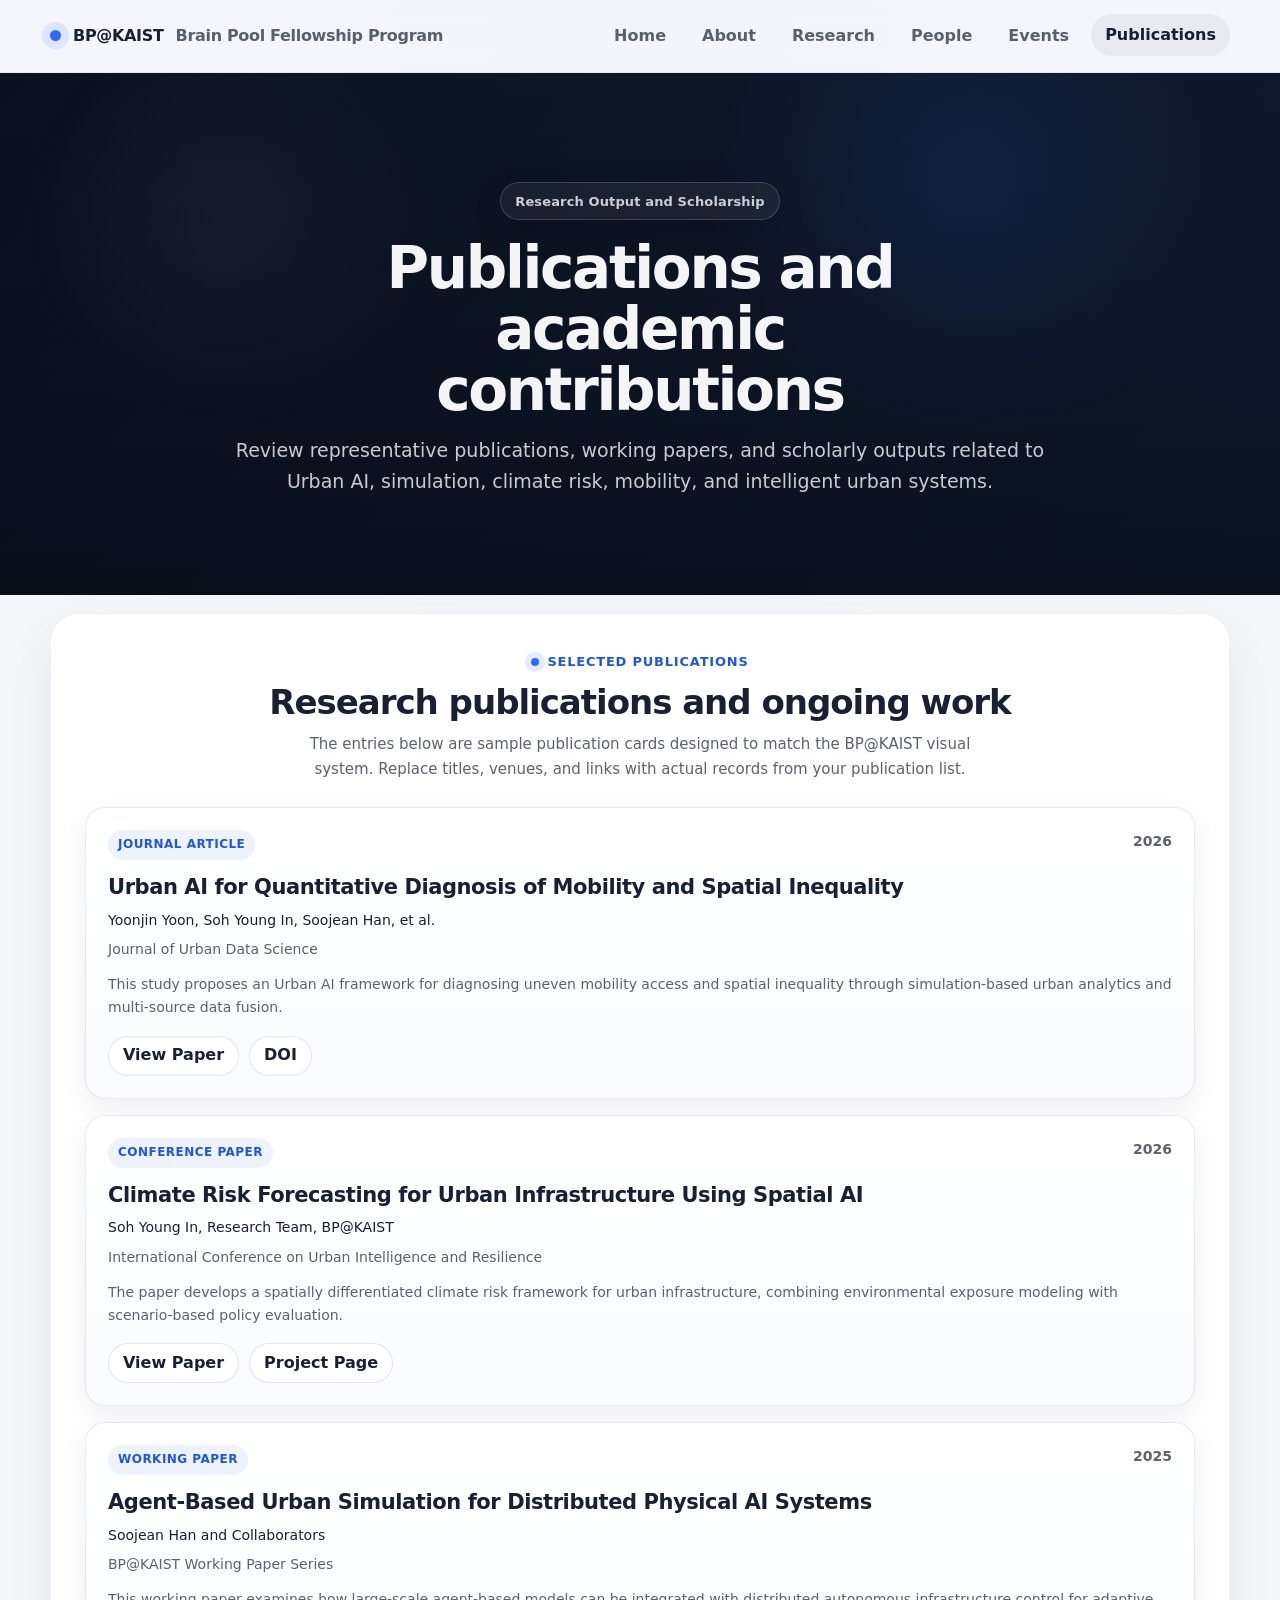
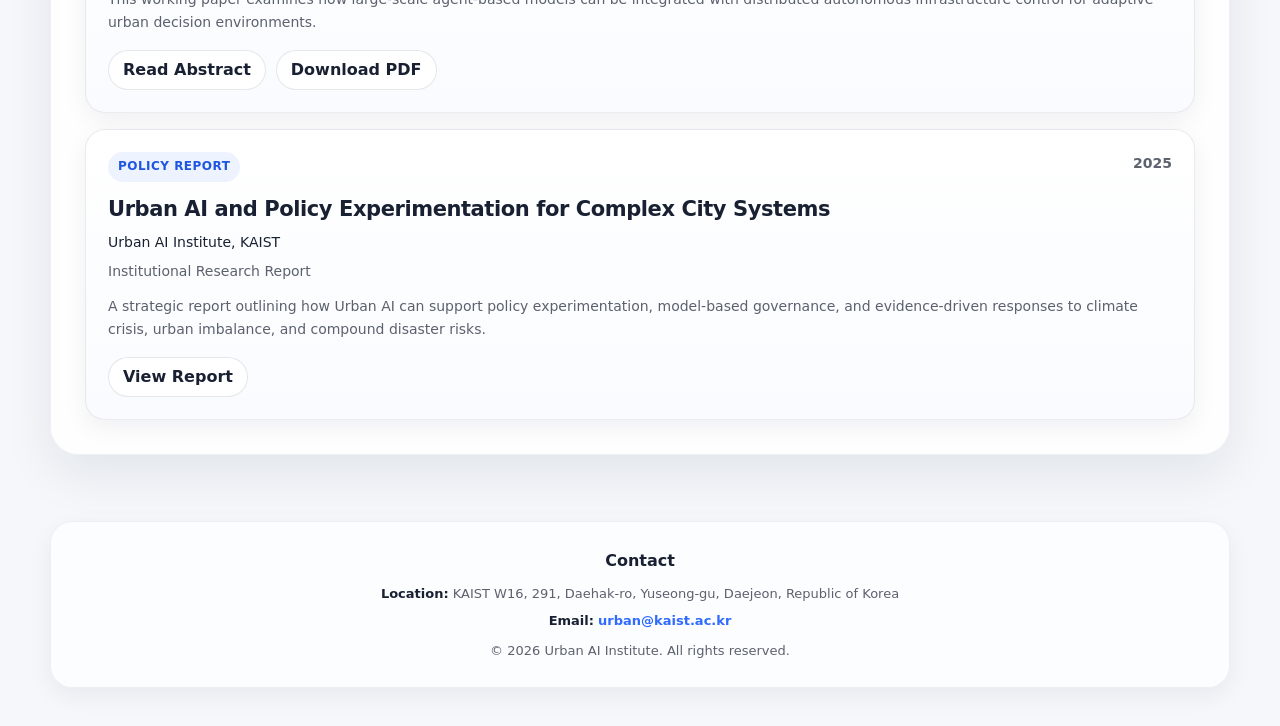
==== projects-bp-publications.html @ 832fd1b5 "feat: add BP@KAIST pwogram pages and assets - create BP program landing page - add events and public" ====
<!doctype html>
<html lang="en">
  <head>
    <meta charset="utf-8" />
    <meta name="viewport" content="width=device-width, initial-scale=1" />
    <title>Publications | BP@KAIST — Brain Pool Fellowship Program</title>

    <style>
      :root {
        --bg: #0b1220;
        --bg-2: #111a2e;
        --surface: #ffffff;
        --surface-2: #f7f9fc;
        --surface-3: #eef3f9;

        --text: rgba(15, 23, 42, 0.96);
        --muted: rgba(15, 23, 42, 0.68);
        --muted-2: rgba(15, 23, 42, 0.52);

        --on-hero: rgba(255, 255, 255, 0.96);
        --on-hero-muted: rgba(255, 255, 255, 0.78);

        --brand: #2f6bff;
        --brand-strong: #1f56e0;

        --stroke: rgba(15, 23, 42, 0.12);
        --divider: rgba(15, 23, 42, 0.08);

        --shadow-sm: 0 8px 24px rgba(15, 23, 42, 0.06);
        --shadow-md: 0 20px 50px rgba(15, 23, 42, 0.08);
        --shadow-lg: 0 28px 80px rgba(0, 0, 0, 0.18);

        --radius-sm: 14px;
        --radius-md: 20px;
        --radius-lg: 28px;

        --container: 1180px;
        --header-offset: 96px;

        --h1: clamp(34px, 4.8vw, 58px);
        --h2: clamp(26px, 2.8vw, 34px);
        --h3: clamp(18px, 2vw, 22px);
        --body-lg: clamp(16px, 1.6vw, 19px);
      }

      * {
        box-sizing: border-box;
      }

      html {
        scroll-behavior: smooth;
      }

      body {
        margin: 0;
        font-family:
          ui-sans-serif,
          system-ui,
          -apple-system,
          "Segoe UI",
          Roboto,
          Helvetica,
          Arial,
          "Apple SD Gothic Neo",
          "Noto Sans KR",
          "Malgun Gothic",
          sans-serif;
        color: var(--text);
        background:
          radial-gradient(circle at top, rgba(47, 107, 255, 0.05), transparent 28%),
          #f5f7fb;
        line-height: 1.65;
      }

      a {
        color: inherit;
        text-decoration: none;
      }

      a:hover {
        text-decoration: none;
      }

      a:focus-visible,
      button:focus-visible {
        outline: 3px solid rgba(47, 107, 255, 0.28);
        outline-offset: 3px;
        border-radius: 12px;
      }

      .container {
        width: min(var(--container), calc(100% - 32px));
        margin: 0 auto;
      }

      .section[id],
      .hero[id] {
        scroll-margin-top: var(--header-offset);
      }

      header {
        position: sticky;
        top: 0;
        z-index: 20;
        background: rgba(245, 247, 251, 0.78);
        backdrop-filter: blur(14px);
        border-bottom: 1px solid rgba(15, 23, 42, 0.06);
      }

      .header-inner {
        display: flex;
        align-items: center;
        justify-content: space-between;
        gap: 18px;
        min-height: 72px;
      }

      .logo {
        display: inline-flex;
        align-items: center;
        gap: 12px;
        font-weight: 900;
        letter-spacing: -0.02em;
        white-space: nowrap;
      }

      .logo-mark {
        width: 11px;
        height: 11px;
        border-radius: 999px;
        background: var(--brand);
        box-shadow: 0 0 0 8px rgba(47, 107, 255, 0.12);
      }

      .logo-sub {
        color: var(--muted);
        font-weight: 700;
      }

      nav ul {
        list-style: none;
        display: flex;
        gap: 8px;
        margin: 0;
        padding: 0;
        align-items: center;
      }

      nav a {
        display: inline-flex;
        align-items: center;
        justify-content: center;
        min-height: 42px;
        padding: 0 14px;
        border-radius: 999px;
        color: var(--muted);
        font-weight: 800;
        transition:
          background 0.18s ease,
          color 0.18s ease,
          transform 0.18s ease;
      }

      nav a:hover,
      nav a.active {
        background: rgba(15, 23, 42, 0.05);
        color: var(--text);
        transform: translateY(-1px);
      }

      .hero {
        position: relative;
        min-height: 58vh;
        display: grid;
        place-items: center;
        overflow: hidden;
        background: #0b1220;
      }

      .hero::before {
        content: "";
        position: absolute;
        inset: 0;
        background:
          radial-gradient(circle at 75% 24%, rgba(47, 107, 255, 0.22), transparent 24%),
          radial-gradient(circle at 18% 30%, rgba(255, 255, 255, 0.08), transparent 18%),
          linear-gradient(135deg, #0b1220 0%, #111a2e 50%, #162440 100%);
        transform: scale(1.02);
      }

      .hero::after {
        content: "";
        position: absolute;
        inset: 0;
        background:
          linear-gradient(
            180deg,
            rgba(8, 13, 24, 0.34) 0%,
            rgba(8, 13, 24, 0.58) 55%,
            rgba(8, 13, 24, 0.82) 100%
          );
      }

      .hero-inner {
        position: relative;
        z-index: 1;
        width: min(var(--container), calc(100% - 32px));
        padding: 96px 0 84px;
        text-align: center;
      }

      .hero-badge {
        display: inline-flex;
        align-items: center;
        gap: 8px;
        min-height: 38px;
        padding: 0 14px;
        border-radius: 999px;
        border: 1px solid rgba(255, 255, 255, 0.16);
        color: var(--on-hero-muted);
        background: rgba(255, 255, 255, 0.06);
        box-shadow: 0 10px 30px rgba(0, 0, 0, 0.12);
        font-size: 13px;
        font-weight: 800;
        letter-spacing: 0.01em;
      }

      .hero h1 {
        margin: 18px auto 14px;
        max-width: 13ch;
        font-size: var(--h1);
        line-height: 1.05;
        letter-spacing: -0.04em;
        color: var(--on-hero);
      }

      .hero p {
        margin: 0 auto;
        max-width: 70ch;
        color: var(--on-hero-muted);
        font-size: var(--body-lg);
      }

      main {
        position: relative;
        z-index: 2;
        margin-top: -24px;
      }

      .section {
        padding: 42px 0;
      }

      .section-shell {
        background: rgba(255, 255, 255, 0.84);
        border: 1px solid rgba(15, 23, 42, 0.06);
        border-radius: var(--radius-lg);
        box-shadow: var(--shadow-md);
        padding: 34px;
      }

      .section-header {
        text-align: center;
        margin-bottom: 26px;
        padding: 0 8px;
      }

      .eyebrow {
        display: inline-flex;
        align-items: center;
        gap: 8px;
        margin-bottom: 10px;
        color: var(--brand-strong);
        font-size: 13px;
        font-weight: 900;
        letter-spacing: 0.06em;
        text-transform: uppercase;
      }

      .eyebrow::before {
        content: "";
        width: 8px;
        height: 8px;
        border-radius: 999px;
        background: var(--brand);
        box-shadow: 0 0 0 6px rgba(47, 107, 255, 0.12);
      }

      .section-title {
        margin: 0;
        font-size: var(--h2);
        line-height: 1.15;
        letter-spacing: -0.03em;
        font-weight: 900;
      }

      .section-sub {
        margin: 10px auto 0;
        max-width: 72ch;
        color: var(--muted);
        font-size: 15px;
      }

      .pub-list {
        display: grid;
        gap: 16px;
      }

      .pub-card {
        padding: 22px;
        border-radius: var(--radius-md);
        background: linear-gradient(180deg, #ffffff 0%, #f9fbfe 100%);
        border: 1px solid rgba(15, 23, 42, 0.08);
        box-shadow: var(--shadow-sm);
        transition:
          transform 0.18s ease,
          box-shadow 0.18s ease,
          border-color 0.18s ease;
      }

      .pub-card:hover {
        transform: translateY(-4px);
        box-shadow: 0 24px 48px rgba(15, 23, 42, 0.10);
        border-color: rgba(47, 107, 255, 0.18);
      }

      .pub-top {
        display: flex;
        align-items: flex-start;
        justify-content: space-between;
        gap: 16px;
      }

      .pub-type {
        display: inline-flex;
        align-items: center;
        min-height: 30px;
        padding: 0 10px;
        border-radius: 999px;
        background: rgba(47, 107, 255, 0.08);
        color: var(--brand-strong);
        font-size: 12px;
        font-weight: 900;
        letter-spacing: 0.04em;
        text-transform: uppercase;
        white-space: nowrap;
      }

      .pub-year {
        color: var(--muted);
        font-weight: 800;
        font-size: 14px;
        white-space: nowrap;
      }

      .pub-title {
        margin: 14px 0 8px;
        font-size: 21px;
        line-height: 1.28;
        letter-spacing: -0.02em;
        font-weight: 900;
      }

      .pub-authors {
        margin: 0;
        color: var(--text);
        font-size: 14px;
      }

      .pub-venue {
        margin: 6px 0 0;
        color: var(--muted);
        font-size: 14px;
      }

      .pub-abstract {
        margin: 12px 0 0;
        color: var(--muted);
        font-size: 14px;
      }

      .pub-actions {
        display: flex;
        gap: 10px;
        flex-wrap: wrap;
        margin-top: 16px;
      }

      .btn-line {
        display: inline-flex;
        align-items: center;
        justify-content: center;
        min-height: 40px;
        padding: 0 14px;
        border-radius: 999px;
        background: #fff;
        border: 1px solid rgba(15, 23, 42, 0.10);
        color: var(--text);
        font-weight: 800;
        transition:
          transform 0.18s ease,
          border-color 0.18s ease,
          background 0.18s ease;
      }

      .btn-line:hover {
        transform: translateY(-1px);
        border-color: rgba(47, 107, 255, 0.20);
        background: rgba(47, 107, 255, 0.04);
      }

      footer {
        padding: 24px 0 38px;
      }

      .footer-inner {
        text-align: center;
        color: var(--muted);
        font-size: 13px;
        display: grid;
        gap: 8px;
        background: rgba(255, 255, 255, 0.7);
        border: 1px solid rgba(15, 23, 42, 0.06);
        border-radius: 22px;
        box-shadow: var(--shadow-sm);
        padding: 26px 20px;
      }

      .footer-title {
        margin: 0;
        color: var(--text);
        font-weight: 900;
        font-size: 16px;
      }

      .contact {
        display: grid;
        gap: 6px;
      }

      .contact span {
        color: var(--text);
        font-weight: 900;
      }

      .contact a {
        color: var(--brand);
        font-weight: 900;
      }

      @media (max-width: 640px) {
        :root {
          --header-offset: 120px;
        }

        .header-inner {
          min-height: auto;
          padding: 14px 0;
          flex-direction: column;
          align-items: flex-start;
        }

        nav ul {
          flex-wrap: wrap;
        }

        nav a {
          min-height: 40px;
          padding: 0 12px;
          font-size: 14px;
        }

        .hero-inner {
          padding: 92px 0 72px;
        }

        .section-shell {
          padding: 26px 20px;
        }

        .pub-top {
          flex-direction: column;
          align-items: flex-start;
        }
      }
    </style>
  </head>

  <body>
    <header>
      <div class="container">
        <div class="header-inner">
          <a class="logo" href="prjoects-bp.html#home" aria-label="BP@KAIST Home">
            <span class="logo-mark" aria-hidden="true"></span>
            <span>BP@KAIST</span>
            <span class="logo-sub">Brain Pool Fellowship Program</span>
          </a>

          <nav aria-label="Primary Navigation">
            <ul>
              <li><a href="projects-bp.html#home">Home</a></li>
              <li><a href="projects-bp.html#about">About</a></li>
              <li><a href="projects-bp.html#research">Research</a></li>
              <li><a href="projects-bp.html#people">People</a></li>
              <li><a href="projects-bp-events.html">Events</a></li>
              <li><a class="active" href="projects-bp-publications.html">Publications</a></li>
            </ul>
          </nav>
        </div>
      </div>
    </header>

    <section class="hero" id="top" aria-label="Publications Hero">
      <div class="hero-inner">
        <div class="hero-badge">Research Output and Scholarship</div>
        <h1>Publications and academic contributions</h1>
        <p>
          Review representative publications, working papers, and scholarly
          outputs related to Urban AI, simulation, climate risk, mobility, and
          intelligent urban systems.
        </p>
      </div>
    </section>

    <main>
      <section class="section" id="publications" aria-labelledby="publications-title">
        <div class="container">
          <div class="section-shell">
            <div class="section-header">
              <div class="eyebrow">Selected Publications</div>
              <h2 class="section-title" id="publications-title">
                Research publications and ongoing work
              </h2>
              <p class="section-sub">
                The entries below are sample publication cards designed to match
                the BP@KAIST visual system. Replace titles, venues, and links
                with actual records from your publication list.
              </p>
            </div>

            <div class="pub-list">
              <article class="pub-card">
                <div class="pub-top">
                  <div class="pub-type">Journal Article</div>
                  <div class="pub-year">2026</div>
                </div>
                <h3 class="pub-title">
                  Urban AI for Quantitative Diagnosis of Mobility and Spatial Inequality
                </h3>
                <p class="pub-authors">
                  Yoonjin Yoon, Soh Young In, Soojean Han, et al.
                </p>
                <p class="pub-venue">
                  Journal of Urban Data Science
                </p>
                <p class="pub-abstract">
                  This study proposes an Urban AI framework for diagnosing
                  uneven mobility access and spatial inequality through
                  simulation-based urban analytics and multi-source data fusion.
                </p>
                <div class="pub-actions">
                  <a class="btn-line" href="#">View Paper</a>
                  <a class="btn-line" href="#">DOI</a>
                </div>
              </article>

              <article class="pub-card">
                <div class="pub-top">
                  <div class="pub-type">Conference Paper</div>
                  <div class="pub-year">2026</div>
                </div>
                <h3 class="pub-title">
                  Climate Risk Forecasting for Urban Infrastructure Using Spatial AI
                </h3>
                <p class="pub-authors">
                  Soh Young In, Research Team, BP@KAIST
                </p>
                <p class="pub-venue">
                  International Conference on Urban Intelligence and Resilience
                </p>
                <p class="pub-abstract">
                  The paper develops a spatially differentiated climate risk
                  framework for urban infrastructure, combining environmental
                  exposure modeling with scenario-based policy evaluation.
                </p>
                <div class="pub-actions">
                  <a class="btn-line" href="#">View Paper</a>
                  <a class="btn-line" href="#">Project Page</a>
                </div>
              </article>

              <article class="pub-card">
                <div class="pub-top">
                  <div class="pub-type">Working Paper</div>
                  <div class="pub-year">2025</div>
                </div>
                <h3 class="pub-title">
                  Agent-Based Urban Simulation for Distributed Physical AI Systems
                </h3>
                <p class="pub-authors">
                  Soojean Han and Collaborators
                </p>
                <p class="pub-venue">
                  BP@KAIST Working Paper Series
                </p>
                <p class="pub-abstract">
                  This working paper examines how large-scale agent-based models
                  can be integrated with distributed autonomous infrastructure
                  control for adaptive urban decision environments.
                </p>
                <div class="pub-actions">
                  <a class="btn-line" href="#">Read Abstract</a>
                  <a class="btn-line" href="#">Download PDF</a>
                </div>
              </article>

              <article class="pub-card">
                <div class="pub-top">
                  <div class="pub-type">Policy Report</div>
                  <div class="pub-year">2025</div>
                </div>
                <h3 class="pub-title">
                  Urban AI and Policy Experimentation for Complex City Systems
                </h3>
                <p class="pub-authors">
                  Urban AI Institute, KAIST
                </p>
                <p class="pub-venue">
                  Institutional Research Report
                </p>
                <p class="pub-abstract">
                  A strategic report outlining how Urban AI can support
                  policy experimentation, model-based governance, and
                  evidence-driven responses to climate crisis, urban imbalance,
                  and compound disaster risks.
                </p>
                <div class="pub-actions">
                  <a class="btn-line" href="#">View Report</a>
                </div>
              </article>
            </div>
          </div>
        </div>
      </section>
    </main>

    <footer>
      <div class="container">
        <div class="footer-inner">
          <h3 class="footer-title">Contact</h3>
          <div class="contact">
            <div>
              <span>Location:</span> KAIST W16, 291, Daehak-ro, Yuseong-gu,
              Daejeon, Republic of Korea
            </div>
            <div>
              <span>Email:</span>
              <a href="mailto:urban@kaist.ac.kr">urban@kaist.ac.kr</a>
            </div>
          </div>
          <div>&copy; 2026 Urban AI Institute. All rights reserved.</div>
        </div>
      </div>
    </footer>
  </body>
</html>
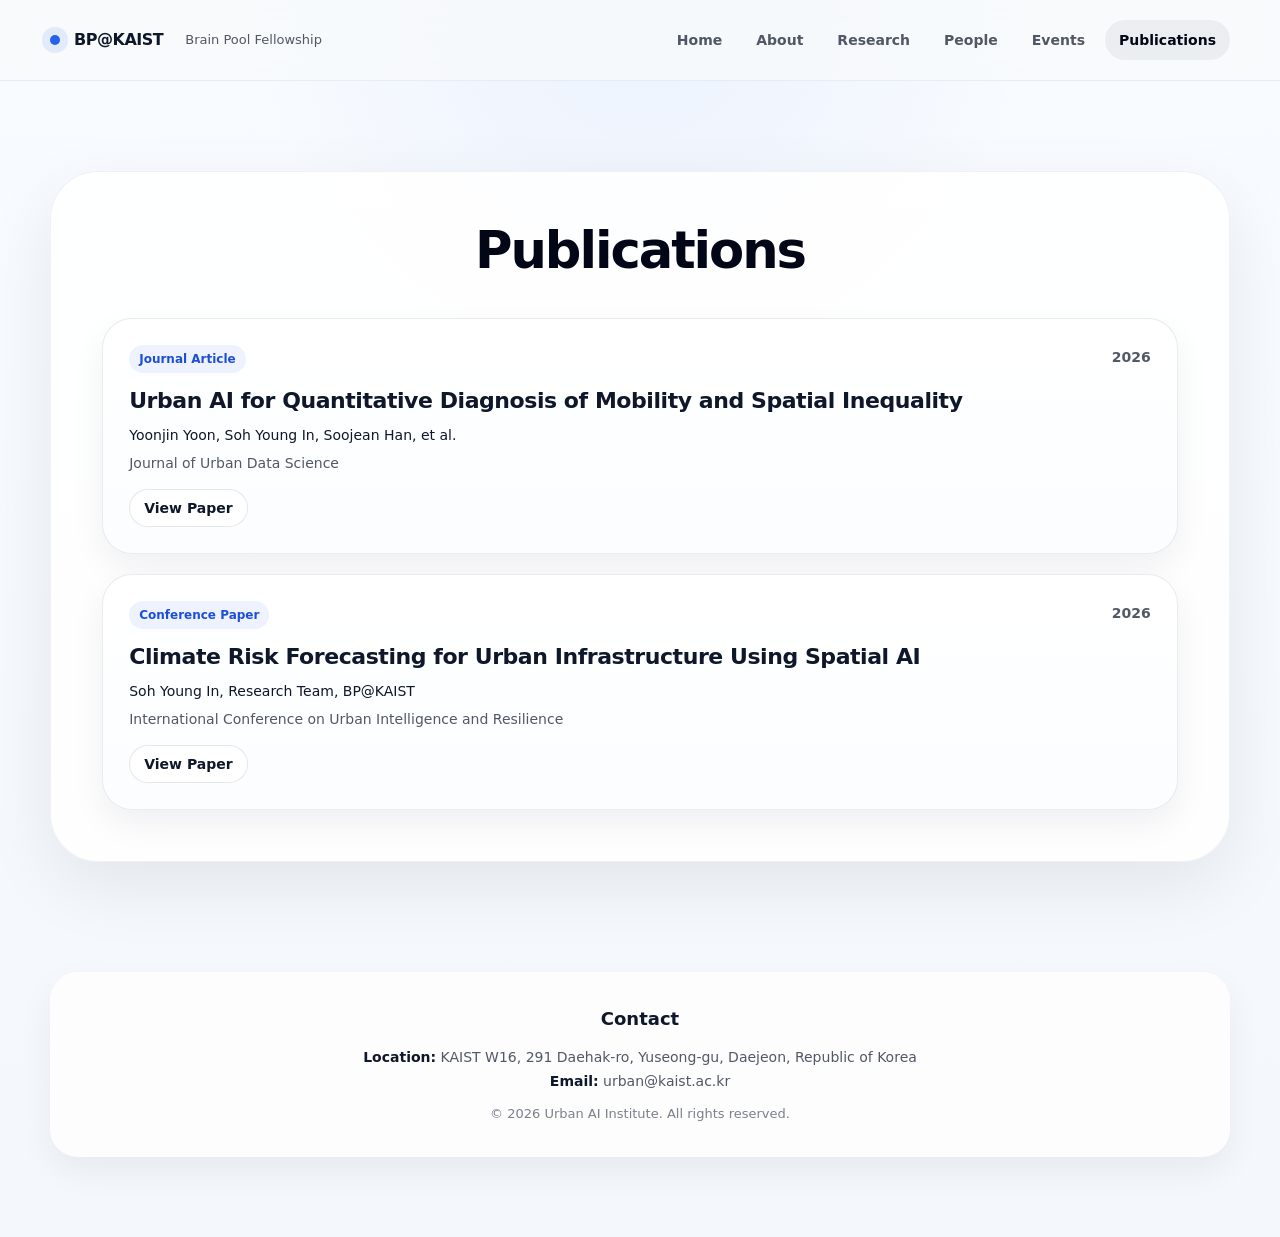
==== commit 1f734c60: "refactor(bp-site): update main layout and unify events/publications design" ====
--- a/projects-bp-publications.html
+++ b/projects-bp-publications.html
@@ -1,666 +1,606 @@
 <!doctype html>
 <html lang="en">
-  <head>
-    <meta charset="utf-8" />
-    <meta name="viewport" content="width=device-width, initial-scale=1" />
-    <title>Publications | BP@KAIST — Brain Pool Fellowship Program</title>
-
-    <style>
-      :root {
-        --bg: #0b1220;
-        --bg-2: #111a2e;
-        --surface: #ffffff;
-        --surface-2: #f7f9fc;
-        --surface-3: #eef3f9;
-
-        --text: rgba(15, 23, 42, 0.96);
-        --muted: rgba(15, 23, 42, 0.68);
-        --muted-2: rgba(15, 23, 42, 0.52);
-
-        --on-hero: rgba(255, 255, 255, 0.96);
-        --on-hero-muted: rgba(255, 255, 255, 0.78);
-
-        --brand: #2f6bff;
-        --brand-strong: #1f56e0;
-
-        --stroke: rgba(15, 23, 42, 0.12);
-        --divider: rgba(15, 23, 42, 0.08);
-
-        --shadow-sm: 0 8px 24px rgba(15, 23, 42, 0.06);
-        --shadow-md: 0 20px 50px rgba(15, 23, 42, 0.08);
-        --shadow-lg: 0 28px 80px rgba(0, 0, 0, 0.18);
-
-        --radius-sm: 14px;
-        --radius-md: 20px;
-        --radius-lg: 28px;
-
-        --container: 1180px;
-        --header-offset: 96px;
-
-        --h1: clamp(34px, 4.8vw, 58px);
-        --h2: clamp(26px, 2.8vw, 34px);
-        --h3: clamp(18px, 2vw, 22px);
-        --body-lg: clamp(16px, 1.6vw, 19px);
-      }
-
-      * {
-        box-sizing: border-box;
-      }
-
-      html {
-        scroll-behavior: smooth;
-      }
-
-      body {
-        margin: 0;
-        font-family:
-          ui-sans-serif,
-          system-ui,
-          -apple-system,
-          "Segoe UI",
-          Roboto,
-          Helvetica,
-          Arial,
-          "Apple SD Gothic Neo",
-          "Noto Sans KR",
-          "Malgun Gothic",
-          sans-serif;
-        color: var(--text);
-        background:
-          radial-gradient(circle at top, rgba(47, 107, 255, 0.05), transparent 28%),
-          #f5f7fb;
-        line-height: 1.65;
-      }
-
-      a {
-        color: inherit;
-        text-decoration: none;
-      }
-
-      a:hover {
-        text-decoration: none;
-      }
-
-      a:focus-visible,
-      button:focus-visible {
-        outline: 3px solid rgba(47, 107, 255, 0.28);
-        outline-offset: 3px;
-        border-radius: 12px;
-      }
-
-      .container {
-        width: min(var(--container), calc(100% - 32px));
-        margin: 0 auto;
-      }
-
-      .section[id],
-      .hero[id] {
-        scroll-margin-top: var(--header-offset);
-      }
-
-      header {
-        position: sticky;
-        top: 0;
-        z-index: 20;
-        background: rgba(245, 247, 251, 0.78);
-        backdrop-filter: blur(14px);
-        border-bottom: 1px solid rgba(15, 23, 42, 0.06);
-      }
-
-      .header-inner {
-        display: flex;
-        align-items: center;
-        justify-content: space-between;
-        gap: 18px;
-        min-height: 72px;
-      }
-
-      .logo {
-        display: inline-flex;
-        align-items: center;
-        gap: 12px;
-        font-weight: 900;
-        letter-spacing: -0.02em;
-        white-space: nowrap;
-      }
-
-      .logo-mark {
-        width: 11px;
-        height: 11px;
-        border-radius: 999px;
-        background: var(--brand);
-        box-shadow: 0 0 0 8px rgba(47, 107, 255, 0.12);
-      }
-
-      .logo-sub {
-        color: var(--muted);
-        font-weight: 700;
-      }
-
-      nav ul {
-        list-style: none;
-        display: flex;
-        gap: 8px;
-        margin: 0;
-        padding: 0;
-        align-items: center;
-      }
-
-      nav a {
-        display: inline-flex;
-        align-items: center;
-        justify-content: center;
-        min-height: 42px;
-        padding: 0 14px;
-        border-radius: 999px;
-        color: var(--muted);
-        font-weight: 800;
-        transition:
-          background 0.18s ease,
-          color 0.18s ease,
-          transform 0.18s ease;
-      }
-
-      nav a:hover,
-      nav a.active {
-        background: rgba(15, 23, 42, 0.05);
-        color: var(--text);
-        transform: translateY(-1px);
-      }
-
-      .hero {
-        position: relative;
-        min-height: 58vh;
-        display: grid;
-        place-items: center;
-        overflow: hidden;
-        background: #0b1220;
-      }
-
-      .hero::before {
-        content: "";
-        position: absolute;
-        inset: 0;
-        background:
-          radial-gradient(circle at 75% 24%, rgba(47, 107, 255, 0.22), transparent 24%),
-          radial-gradient(circle at 18% 30%, rgba(255, 255, 255, 0.08), transparent 18%),
-          linear-gradient(135deg, #0b1220 0%, #111a2e 50%, #162440 100%);
-        transform: scale(1.02);
-      }
-
-      .hero::after {
-        content: "";
-        position: absolute;
-        inset: 0;
-        background:
-          linear-gradient(
-            180deg,
-            rgba(8, 13, 24, 0.34) 0%,
-            rgba(8, 13, 24, 0.58) 55%,
-            rgba(8, 13, 24, 0.82) 100%
-          );
-      }
-
-      .hero-inner {
-        position: relative;
-        z-index: 1;
-        width: min(var(--container), calc(100% - 32px));
-        padding: 96px 0 84px;
-        text-align: center;
-      }
-
-      .hero-badge {
-        display: inline-flex;
-        align-items: center;
-        gap: 8px;
-        min-height: 38px;
-        padding: 0 14px;
-        border-radius: 999px;
-        border: 1px solid rgba(255, 255, 255, 0.16);
-        color: var(--on-hero-muted);
-        background: rgba(255, 255, 255, 0.06);
-        box-shadow: 0 10px 30px rgba(0, 0, 0, 0.12);
-        font-size: 13px;
-        font-weight: 800;
-        letter-spacing: 0.01em;
-      }
-
-      .hero h1 {
-        margin: 18px auto 14px;
-        max-width: 13ch;
-        font-size: var(--h1);
-        line-height: 1.05;
-        letter-spacing: -0.04em;
-        color: var(--on-hero);
-      }
-
-      .hero p {
-        margin: 0 auto;
-        max-width: 70ch;
-        color: var(--on-hero-muted);
-        font-size: var(--body-lg);
-      }
-
-      main {
-        position: relative;
-        z-index: 2;
-        margin-top: -24px;
-      }
-
-      .section {
-        padding: 42px 0;
-      }
-
-      .section-shell {
-        background: rgba(255, 255, 255, 0.84);
-        border: 1px solid rgba(15, 23, 42, 0.06);
-        border-radius: var(--radius-lg);
-        box-shadow: var(--shadow-md);
-        padding: 34px;
-      }
-
-      .section-header {
-        text-align: center;
-        margin-bottom: 26px;
-        padding: 0 8px;
-      }
-
-      .eyebrow {
-        display: inline-flex;
-        align-items: center;
-        gap: 8px;
-        margin-bottom: 10px;
-        color: var(--brand-strong);
-        font-size: 13px;
-        font-weight: 900;
-        letter-spacing: 0.06em;
-        text-transform: uppercase;
-      }
-
-      .eyebrow::before {
-        content: "";
-        width: 8px;
-        height: 8px;
-        border-radius: 999px;
-        background: var(--brand);
-        box-shadow: 0 0 0 6px rgba(47, 107, 255, 0.12);
-      }
-
-      .section-title {
-        margin: 0;
-        font-size: var(--h2);
-        line-height: 1.15;
-        letter-spacing: -0.03em;
-        font-weight: 900;
-      }
-
-      .section-sub {
-        margin: 10px auto 0;
-        max-width: 72ch;
-        color: var(--muted);
-        font-size: 15px;
-      }
-
-      .pub-list {
-        display: grid;
-        gap: 16px;
-      }
-
-      .pub-card {
-        padding: 22px;
-        border-radius: var(--radius-md);
-        background: linear-gradient(180deg, #ffffff 0%, #f9fbfe 100%);
-        border: 1px solid rgba(15, 23, 42, 0.08);
-        box-shadow: var(--shadow-sm);
-        transition:
-          transform 0.18s ease,
-          box-shadow 0.18s ease,
-          border-color 0.18s ease;
-      }
-
-      .pub-card:hover {
-        transform: translateY(-4px);
-        box-shadow: 0 24px 48px rgba(15, 23, 42, 0.10);
-        border-color: rgba(47, 107, 255, 0.18);
-      }
-
-      .pub-top {
-        display: flex;
-        align-items: flex-start;
-        justify-content: space-between;
-        gap: 16px;
-      }
-
-      .pub-type {
-        display: inline-flex;
-        align-items: center;
-        min-height: 30px;
-        padding: 0 10px;
-        border-radius: 999px;
-        background: rgba(47, 107, 255, 0.08);
-        color: var(--brand-strong);
-        font-size: 12px;
-        font-weight: 900;
-        letter-spacing: 0.04em;
-        text-transform: uppercase;
-        white-space: nowrap;
-      }
-
-      .pub-year {
-        color: var(--muted);
-        font-weight: 800;
-        font-size: 14px;
-        white-space: nowrap;
-      }
-
-      .pub-title {
-        margin: 14px 0 8px;
-        font-size: 21px;
-        line-height: 1.28;
-        letter-spacing: -0.02em;
-        font-weight: 900;
-      }
-
-      .pub-authors {
-        margin: 0;
-        color: var(--text);
-        font-size: 14px;
-      }
-
-      .pub-venue {
-        margin: 6px 0 0;
-        color: var(--muted);
-        font-size: 14px;
-      }
-
-      .pub-abstract {
-        margin: 12px 0 0;
-        color: var(--muted);
-        font-size: 14px;
-      }
-
-      .pub-actions {
-        display: flex;
-        gap: 10px;
-        flex-wrap: wrap;
-        margin-top: 16px;
-      }
-
-      .btn-line {
-        display: inline-flex;
-        align-items: center;
-        justify-content: center;
-        min-height: 40px;
-        padding: 0 14px;
-        border-radius: 999px;
-        background: #fff;
-        border: 1px solid rgba(15, 23, 42, 0.10);
-        color: var(--text);
-        font-weight: 800;
-        transition:
-          transform 0.18s ease,
-          border-color 0.18s ease,
-          background 0.18s ease;
-      }
-
-      .btn-line:hover {
-        transform: translateY(-1px);
-        border-color: rgba(47, 107, 255, 0.20);
-        background: rgba(47, 107, 255, 0.04);
-      }
-
-      footer {
-        padding: 24px 0 38px;
-      }
-
-      .footer-inner {
-        text-align: center;
-        color: var(--muted);
-        font-size: 13px;
-        display: grid;
-        gap: 8px;
-        background: rgba(255, 255, 255, 0.7);
-        border: 1px solid rgba(15, 23, 42, 0.06);
-        border-radius: 22px;
-        box-shadow: var(--shadow-sm);
-        padding: 26px 20px;
-      }
-
-      .footer-title {
-        margin: 0;
-        color: var(--text);
-        font-weight: 900;
-        font-size: 16px;
-      }
-
-      .contact {
-        display: grid;
-        gap: 6px;
-      }
-
-      .contact span {
-        color: var(--text);
-        font-weight: 900;
-      }
-
-      .contact a {
-        color: var(--brand);
-        font-weight: 900;
-      }
-
-      @media (max-width: 640px) {
-        :root {
-          --header-offset: 120px;
-        }
-
-        .header-inner {
-          min-height: auto;
-          padding: 14px 0;
-          flex-direction: column;
-          align-items: flex-start;
-        }
-
-        nav ul {
-          flex-wrap: wrap;
-        }
-
-        nav a {
-          min-height: 40px;
-          padding: 0 12px;
-          font-size: 14px;
-        }
-
-        .hero-inner {
-          padding: 92px 0 72px;
-        }
-
-        .section-shell {
-          padding: 26px 20px;
-        }
-
-        .pub-top {
-          flex-direction: column;
-          align-items: flex-start;
-        }
-      }
-    </style>
-  </head>
-
-  <body>
-    <header>
-      <div class="container">
-        <div class="header-inner">
-          <a class="logo" href="prjoects-bp.html#home" aria-label="BP@KAIST Home">
-            <span class="logo-mark" aria-hidden="true"></span>
-            <span>BP@KAIST</span>
-            <span class="logo-sub">Brain Pool Fellowship Program</span>
-          </a>
-
-          <nav aria-label="Primary Navigation">
-            <ul>
-              <li><a href="projects-bp.html#home">Home</a></li>
-              <li><a href="projects-bp.html#about">About</a></li>
-              <li><a href="projects-bp.html#research">Research</a></li>
-              <li><a href="projects-bp.html#people">People</a></li>
-              <li><a href="projects-bp-events.html">Events</a></li>
-              <li><a class="active" href="projects-bp-publications.html">Publications</a></li>
-            </ul>
-          </nav>
-        </div>
-      </div>
-    </header>
-
-    <section class="hero" id="top" aria-label="Publications Hero">
-      <div class="hero-inner">
-        <div class="hero-badge">Research Output and Scholarship</div>
-        <h1>Publications and academic contributions</h1>
-        <p>
-          Review representative publications, working papers, and scholarly
-          outputs related to Urban AI, simulation, climate risk, mobility, and
-          intelligent urban systems.
-        </p>
-      </div>
-    </section>
-
-    <main>
-      <section class="section" id="publications" aria-labelledby="publications-title">
-        <div class="container">
-          <div class="section-shell">
-            <div class="section-header">
-              <div class="eyebrow">Selected Publications</div>
-              <h2 class="section-title" id="publications-title">
-                Research publications and ongoing work
-              </h2>
-              <p class="section-sub">
-                The entries below are sample publication cards designed to match
-                the BP@KAIST visual system. Replace titles, venues, and links
-                with actual records from your publication list.
-              </p>
-            </div>
-
-            <div class="pub-list">
-              <article class="pub-card">
-                <div class="pub-top">
-                  <div class="pub-type">Journal Article</div>
-                  <div class="pub-year">2026</div>
-                </div>
-                <h3 class="pub-title">
-                  Urban AI for Quantitative Diagnosis of Mobility and Spatial Inequality
-                </h3>
-                <p class="pub-authors">
-                  Yoonjin Yoon, Soh Young In, Soojean Han, et al.
-                </p>
-                <p class="pub-venue">
-                  Journal of Urban Data Science
-                </p>
-                <p class="pub-abstract">
-                  This study proposes an Urban AI framework for diagnosing
-                  uneven mobility access and spatial inequality through
-                  simulation-based urban analytics and multi-source data fusion.
-                </p>
-                <div class="pub-actions">
-                  <a class="btn-line" href="#">View Paper</a>
-                  <a class="btn-line" href="#">DOI</a>
-                </div>
-              </article>
-
-              <article class="pub-card">
-                <div class="pub-top">
-                  <div class="pub-type">Conference Paper</div>
-                  <div class="pub-year">2026</div>
-                </div>
-                <h3 class="pub-title">
-                  Climate Risk Forecasting for Urban Infrastructure Using Spatial AI
-                </h3>
-                <p class="pub-authors">
-                  Soh Young In, Research Team, BP@KAIST
-                </p>
-                <p class="pub-venue">
-                  International Conference on Urban Intelligence and Resilience
-                </p>
-                <p class="pub-abstract">
-                  The paper develops a spatially differentiated climate risk
-                  framework for urban infrastructure, combining environmental
-                  exposure modeling with scenario-based policy evaluation.
-                </p>
-                <div class="pub-actions">
-                  <a class="btn-line" href="#">View Paper</a>
-                  <a class="btn-line" href="#">Project Page</a>
-                </div>
-              </article>
-
-              <article class="pub-card">
-                <div class="pub-top">
-                  <div class="pub-type">Working Paper</div>
-                  <div class="pub-year">2025</div>
-                </div>
-                <h3 class="pub-title">
-                  Agent-Based Urban Simulation for Distributed Physical AI Systems
-                </h3>
-                <p class="pub-authors">
-                  Soojean Han and Collaborators
-                </p>
-                <p class="pub-venue">
-                  BP@KAIST Working Paper Series
-                </p>
-                <p class="pub-abstract">
-                  This working paper examines how large-scale agent-based models
-                  can be integrated with distributed autonomous infrastructure
-                  control for adaptive urban decision environments.
-                </p>
-                <div class="pub-actions">
-                  <a class="btn-line" href="#">Read Abstract</a>
-                  <a class="btn-line" href="#">Download PDF</a>
-                </div>
-              </article>
-
-              <article class="pub-card">
-                <div class="pub-top">
-                  <div class="pub-type">Policy Report</div>
-                  <div class="pub-year">2025</div>
-                </div>
-                <h3 class="pub-title">
-                  Urban AI and Policy Experimentation for Complex City Systems
-                </h3>
-                <p class="pub-authors">
-                  Urban AI Institute, KAIST
-                </p>
-                <p class="pub-venue">
-                  Institutional Research Report
-                </p>
-                <p class="pub-abstract">
-                  A strategic report outlining how Urban AI can support
-                  policy experimentation, model-based governance, and
-                  evidence-driven responses to climate crisis, urban imbalance,
-                  and compound disaster risks.
-                </p>
-                <div class="pub-actions">
-                  <a class="btn-line" href="#">View Report</a>
-                </div>
-              </article>
-            </div>
-          </div>
-        </div>
-      </section>
-    </main>
-
-    <footer>
-      <div class="container">
-        <div class="footer-inner">
-          <h3 class="footer-title">Contact</h3>
-          <div class="contact">
-            <div>
-              <span>Location:</span> KAIST W16, 291, Daehak-ro, Yuseong-gu,
-              Daejeon, Republic of Korea
-            </div>
-            <div>
-              <span>Email:</span>
-              <a href="mailto:urban@kaist.ac.kr">urban@kaist.ac.kr</a>
-            </div>
-          </div>
-          <div>&copy; 2026 Urban AI Institute. All rights reserved.</div>
-        </div>
-      </div>
-    </footer>
-  </body>
+<head>
+<meta charset="utf-8">
+<meta name="viewport" content="width=device-width, initial-scale=1">
+<title>Publications | BP@KAIST — Brain Pool Fellowship Program</title>
+
+<style>
+
+:root{
+
+--bg:#f4f7fb;
+--bg-soft:#f8fbff;
+
+--surface:rgba(255,255,255,.86);
+
+--text:#0f172a;
+--text-strong:#020617;
+
+--muted:rgba(15,23,42,.72);
+--muted-2:rgba(15,23,42,.54);
+
+--brand:#2563eb;
+--brand-strong:#1d4ed8;
+
+--stroke-soft:rgba(15,23,42,.06);
+
+--shadow-sm:0 14px 34px rgba(15,23,42,.06);
+--shadow-md:0 24px 70px rgba(15,23,42,.08);
+
+--radius-lg:32px;
+--radius-xl:48px;
+--radius-pill:999px;
+
+--container:1180px;
+
+--font-stack:
+ui-sans-serif,
+system-ui,
+-apple-system,
+BlinkMacSystemFont,
+"Segoe UI",
+Roboto,
+Helvetica,
+Arial,
+"Apple SD Gothic Neo",
+"Noto Sans KR",
+"Malgun Gothic",
+sans-serif;
+
+}
+
+*{box-sizing:border-box}
+
+body{
+
+margin:0;
+
+font-family:var(--font-stack);
+
+color:var(--text);
+
+background:
+radial-gradient(circle at top,rgba(37,99,235,.06),transparent 28%),
+linear-gradient(180deg,#f8fbff 0%,#f4f7fb 100%);
+
+line-height:1.72;
+
+}
+
+a{color:inherit;text-decoration:none}
+
+.container{
+
+width:min(var(--container),calc(100% - 40px));
+
+margin:0 auto;
+
+}
+
+/* header */
+
+header{
+
+position:sticky;
+
+top:0;
+
+z-index:100;
+
+background:rgba(248,250,252,.78);
+
+backdrop-filter:blur(18px);
+
+border-bottom:1px solid rgba(15,23,42,.06);
+
+}
+
+.header-inner{
+
+min-height:80px;
+
+display:flex;
+
+align-items:center;
+
+justify-content:space-between;
+
+}
+
+.logo{
+
+display:inline-flex;
+
+align-items:center;
+
+gap:14px;
+
+}
+
+.logo-mark{
+
+width:10px;
+
+height:10px;
+
+border-radius:50%;
+
+background:var(--brand);
+
+box-shadow:0 0 0 8px rgba(37,99,235,.1);
+
+}
+
+.logo-main{
+
+font-weight:800;
+
+letter-spacing:-.03em;
+
+}
+
+.logo-sub{
+
+font-size:13px;
+
+color:var(--muted);
+
+margin-left:8px;
+
+}
+
+nav ul{
+
+list-style:none;
+
+display:flex;
+
+gap:6px;
+
+margin:0;
+
+padding:0;
+
+}
+
+nav a{
+
+padding:0 14px;
+
+height:40px;
+
+display:flex;
+
+align-items:center;
+
+border-radius:var(--radius-pill);
+
+font-size:14px;
+
+font-weight:650;
+
+color:var(--muted);
+
+}
+
+nav a:hover,
+nav a.active{
+
+background:rgba(15,23,42,.05);
+
+color:var(--text-strong);
+
+}
+
+/* section */
+
+.section{
+
+padding:90px 0;
+
+}
+
+.section-shell{
+
+background:var(--surface);
+
+border:1px solid var(--stroke-soft);
+
+border-radius:var(--radius-xl);
+
+box-shadow:var(--shadow-md);
+
+padding:clamp(28px,4vw,64px);
+
+}
+
+/* Quiet Editorial title */
+
+.section-header{
+
+max-width:780px;
+
+margin:0 auto 40px;
+
+text-align:center;
+
+}
+
+.section-title{
+
+margin:0;
+
+font-size:clamp(34px,4vw,52px);
+
+line-height:1.08;
+
+letter-spacing:-.04em;
+
+font-weight:820;
+
+color:var(--text-strong);
+
+}
+
+/* publication list */
+
+.pub-list{
+
+display:grid;
+
+gap:20px;
+
+}
+
+.pub-card{
+
+padding:26px;
+
+border-radius:30px;
+
+background:linear-gradient(180deg,#ffffff 0%,#fbfdff 100%);
+
+border:1px solid rgba(15,23,42,.08);
+
+box-shadow:var(--shadow-sm);
+
+transition:.2s;
+
+}
+
+.pub-card:hover{
+
+transform:translateY(-4px);
+
+box-shadow:0 24px 56px rgba(15,23,42,.1);
+
+border-color:rgba(37,99,235,.16);
+
+}
+
+.pub-top{
+
+display:flex;
+
+justify-content:space-between;
+
+align-items:flex-start;
+
+}
+
+.pub-type{
+
+background:rgba(37,99,235,.08);
+
+color:var(--brand-strong);
+
+font-size:12px;
+
+font-weight:900;
+
+padding:0 10px;
+
+border-radius:var(--radius-pill);
+
+height:28px;
+
+display:flex;
+
+align-items:center;
+
+}
+
+.pub-year{
+
+font-size:14px;
+
+font-weight:800;
+
+color:var(--muted);
+
+}
+
+.pub-title{
+
+margin:14px 0 8px;
+
+font-size:22px;
+
+line-height:1.25;
+
+font-weight:820;
+
+letter-spacing:-.02em;
+
+}
+
+.pub-authors{
+
+font-size:14px;
+
+margin:0;
+
+}
+
+.pub-venue{
+
+font-size:14px;
+
+color:var(--muted);
+
+margin-top:4px;
+
+}
+
+.pub-abstract{
+
+font-size:14px;
+
+color:var(--muted);
+
+margin-top:10px;
+
+}
+
+.pub-actions{
+
+margin-top:14px;
+
+display:flex;
+
+gap:10px;
+
+}
+
+.btn-line{
+
+border:1px solid rgba(15,23,42,.1);
+
+border-radius:var(--radius-pill);
+
+padding:0 14px;
+
+height:38px;
+
+display:flex;
+
+align-items:center;
+
+font-weight:700;
+
+font-size:14px;
+
+background:#fff;
+
+}
+
+.btn-line:hover{
+
+border-color:rgba(37,99,235,.2);
+
+background:rgba(37,99,235,.04);
+
+}
+
+/* footer */
+
+footer{
+
+padding:20px 0 80px;
+
+}
+
+.footer-inner{
+
+text-align:center;
+
+background:rgba(255,255,255,.8);
+
+border-radius:28px;
+
+padding:32px;
+
+box-shadow:var(--shadow-sm);
+
+}
+
+.footer-title{
+
+margin:0;
+
+font-size:18px;
+
+font-weight:780;
+
+}
+
+.contact{
+
+margin-top:10px;
+
+font-size:14px;
+
+color:var(--muted);
+
+}
+
+.contact span{
+
+font-weight:760;
+
+color:var(--text);
+
+}
+
+.copyright{
+
+margin-top:10px;
+
+font-size:13px;
+
+color:var(--muted-2);
+
+}
+
+</style>
+</head>
+
+<body>
+
+<header>
+<div class="container">
+
+<div class="header-inner">
+
+<a class="logo" href="projects-bp.html#top">
+<span class="logo-mark"></span>
+<span class="logo-main">BP@KAIST</span>
+<span class="logo-sub">Brain Pool Fellowship</span>
+</a>
+
+<nav>
+<ul>
+
+<li><a href="projects-bp.html#top">Home</a></li>
+<li><a href="projects-bp.html#about">About</a></li>
+<li><a href="projects-bp.html#research">Research</a></li>
+<li><a href="projects-bp.html#people">People</a></li>
+<li><a href="projects-bp-events.html">Events</a></li>
+<li><a class="active" href="projects-bp-publications.html">Publications</a></li>
+
+</ul>
+</nav>
+
+</div>
+</div>
+</header>
+
+
+<main>
+
+<section class="section">
+
+<div class="container">
+
+<div class="section-shell">
+
+<div class="section-header">
+<h1 class="section-title">Publications</h1>
+</div>
+
+<div class="pub-list">
+
+<article class="pub-card">
+
+<div class="pub-top">
+<div class="pub-type">Journal Article</div>
+<div class="pub-year">2026</div>
+</div>
+
+<h3 class="pub-title">
+Urban AI for Quantitative Diagnosis of Mobility and Spatial Inequality
+</h3>
+
+<p class="pub-authors">
+Yoonjin Yoon, Soh Young In, Soojean Han, et al.
+</p>
+
+<p class="pub-venue">
+Journal of Urban Data Science
+</p>
+
+<div class="pub-actions">
+<a class="btn-line" href="#">View Paper</a>
+<!-- <a class="btn-line" href="#">DOI</a> -->
+</div>
+
+</article>
+
+<article class="pub-card">
+
+<div class="pub-top">
+<div class="pub-type">Conference Paper</div>
+<div class="pub-year">2026</div>
+</div>
+
+<h3 class="pub-title">
+Climate Risk Forecasting for Urban Infrastructure Using Spatial AI
+</h3>
+
+<p class="pub-authors">
+Soh Young In, Research Team, BP@KAIST
+</p>
+
+<p class="pub-venue">
+International Conference on Urban Intelligence and Resilience
+</p>
+
+<div class="pub-actions">
+<a class="btn-line" href="#">View Paper</a>
+<!-- <a class="btn-line" href="#">Project Page</a> -->
+</div>
+
+</article>
+
+</div>
+
+</div>
+</div>
+</section>
+
+</main>
+
+
+<footer>
+
+<div class="container">
+
+<div class="footer-inner">
+
+<h3 class="footer-title">Contact</h3>
+
+<div class="contact">
+
+<div>
+<span>Location:</span>
+KAIST W16, 291 Daehak-ro, Yuseong-gu, Daejeon, Republic of Korea
+</div>
+
+<div>
+<span>Email:</span>
+<a href="mailto:urban@kaist.ac.kr">urban@kaist.ac.kr</a>
+</div>
+
+</div>
+
+<div class="copyright">
+© 2026 Urban AI Institute. All rights reserved.
+</div>
+
+</div>
+</div>
+</footer>
+
+</body>
 </html>
